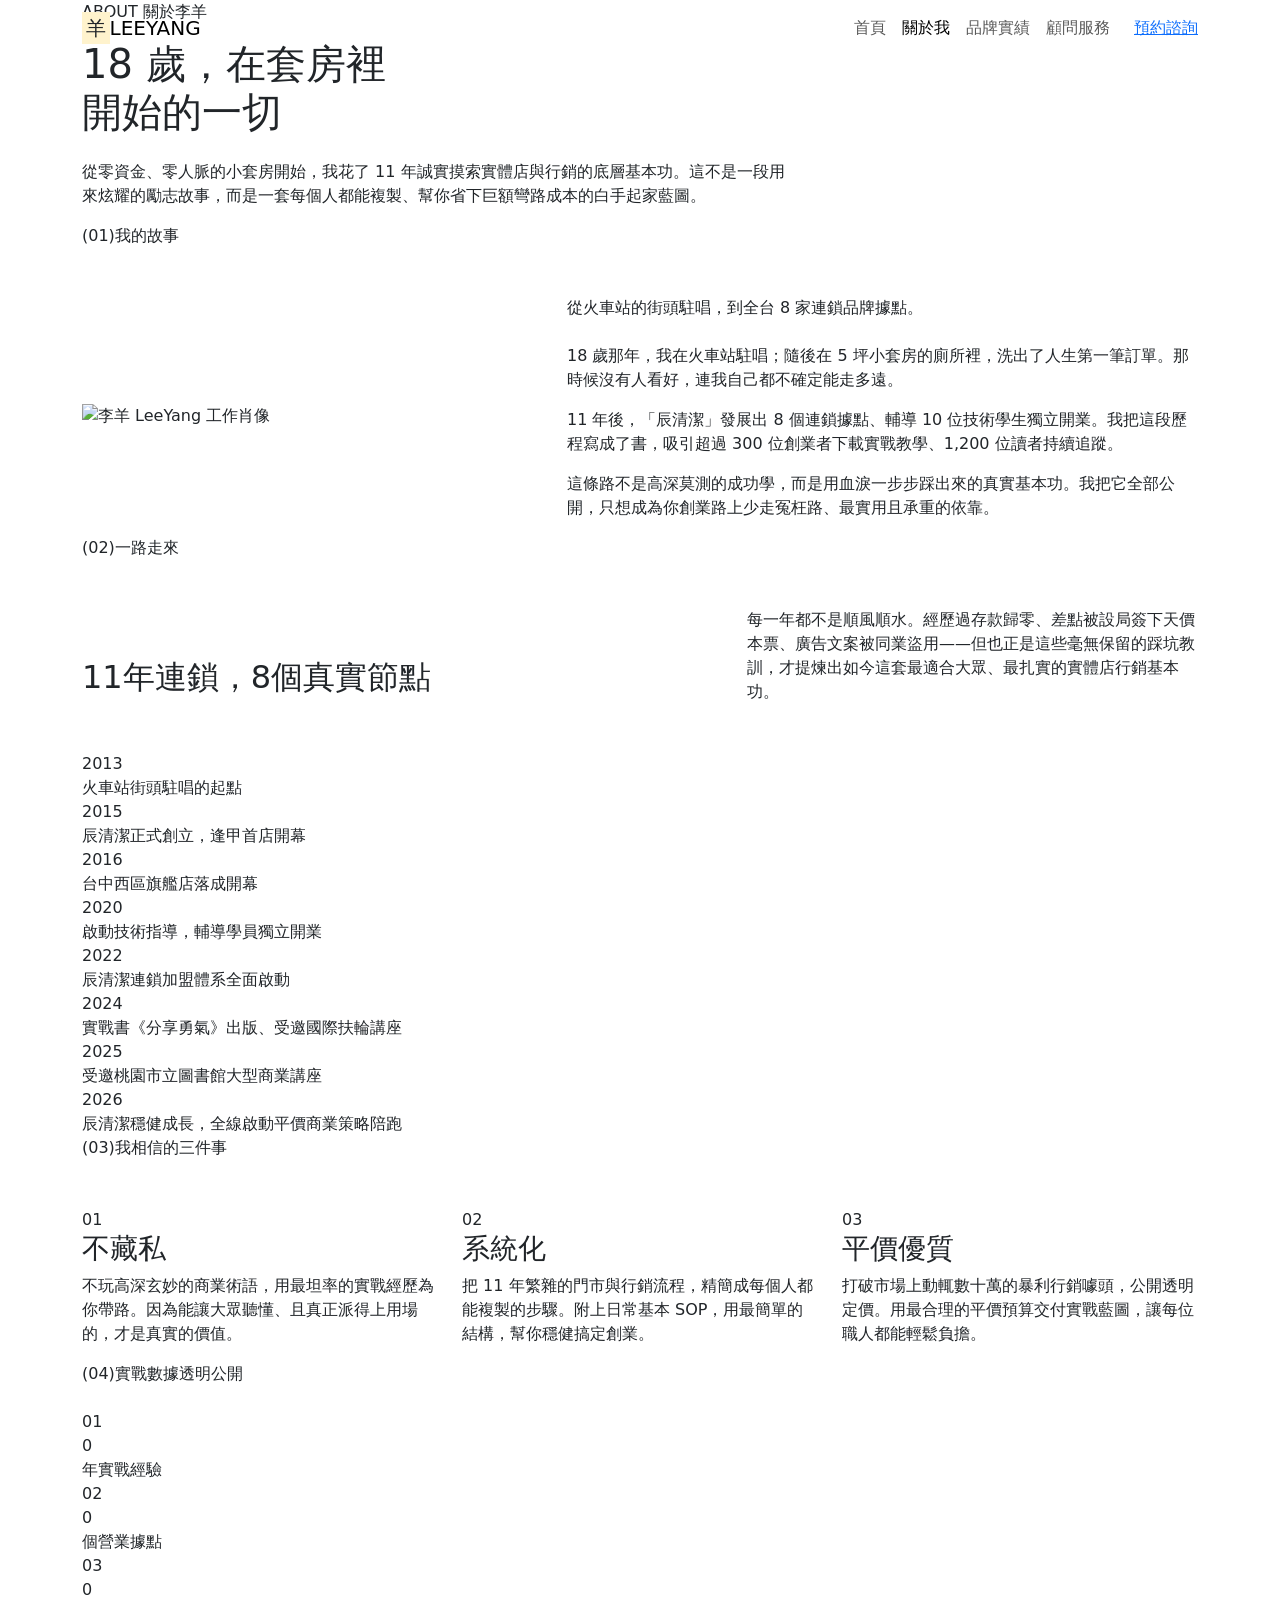
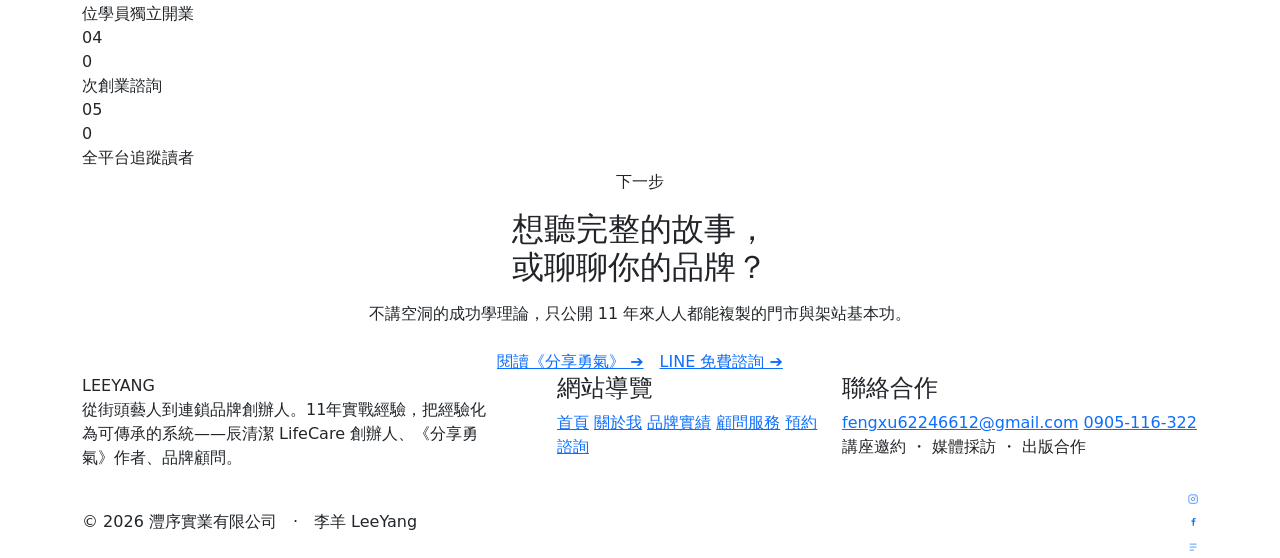
==== about.html @ 8c17b68a "create file" ====
<!DOCTYPE html>
<html lang="zh-Hant">
<head>
<meta charset="UTF-8">
<meta name="viewport" content="width=device-width, initial-scale=1.0">
<title>關於我｜李羊 LeeYang</title>
<meta name="description" content="從零資金、零人脈的小套房開始，11 年誠實摸索實體店與行銷的底層基本功。李羊的創業故事、經歷時間軸與品牌理念。">
<link rel="preconnect" href="https://fonts.googleapis.com">
<link rel="preconnect" href="https://fonts.gstatic.com" crossorigin>
<link href="https://fonts.googleapis.com/css2?family=Cormorant+Garamond:ital,wght@0,500;0,600;1,500;1,600&family=Noto+Sans+TC:wght@300;400;500;700;900&family=Noto+Serif+TC:wght@600;700&display=swap" rel="stylesheet">
<link href="https://cdn.jsdelivr.net/npm/bootstrap@5.3.3/dist/css/bootstrap.min.css" rel="stylesheet">
<link rel="icon" type="image/svg+xml" href="assets/img/favicon.svg">
<link rel="icon" type="image/png" sizes="32x32" href="assets/img/favicon-32.png">
<link rel="icon" type="image/png" sizes="16x16" href="assets/img/favicon-16.png">
<link rel="apple-touch-icon" sizes="180x180" href="assets/img/apple-touch-icon.png">
<link rel="stylesheet" href="assets/css/styles.css">
</head>
<body>

<nav class="navbar navbar-expand-lg fixed-top lx-nav" id="mainNav">
  <div class="container">
    <a class="navbar-brand lx-logo" href="index.html"><span class="mark">羊</span><span class="en">LEEYANG</span></a>
    <button class="navbar-toggler lx-toggler" type="button" aria-controls="navItems" aria-expanded="false" aria-label="開啟選單"><span></span><span></span><span></span></button>
    <div class="collapse navbar-collapse justify-content-end" id="navItems">
      <ul class="navbar-nav align-items-lg-center">
        <li class="nav-item"><a class="nav-link" href="index.html">首頁</a></li>
        <li class="nav-item"><a class="nav-link active" href="about.html">關於我</a></li>
        <li class="nav-item"><a class="nav-link" href="brand.html">品牌實績</a></li>
        <li class="nav-item"><a class="nav-link" href="work.html">顧問服務</a></li>
        <li class="nav-item ms-lg-3 mt-3 mt-lg-0"><a class="lx-btn lx-btn-ink" href="work.html#contact">預約諮詢</a></li>
      </ul>
    </div>
  </div>
</nav>

<!-- PAGE HERO -->
<header class="lx-page-hero">
  <div class="container lx-watermark">
    <span class="wm">ABOUT</span>
    <span class="lx-eyebrow line lx-reveal">關於李羊</span>
    <h1 class="lx-h1 mt-3 lx-reveal lx-d1">18 歲，在套房裡<br>開始的一切</h1>
    <p class="lx-lead mt-4 lx-reveal lx-d2" style="max-width:44em">從零資金、零人脈的小套房開始，我花了 11 年誠實摸索實體店與行銷的底層基本功。這不是一段用來炫耀的勵志故事，而是一套每個人都能複製、幫你省下巨額彎路成本的白手起家藍圖。</p>
  </div>
</header>

<!-- INTRO -->
<section class="lx-section-sm">
  <div class="container">
    <div class="lx-seclabel mb-5 lx-reveal"><span class="idx">(01)</span><span>我的故事</span><span class="ln"></span></div>
    <div class="row g-5 align-items-center">
      <div class="col-lg-5 lx-reveal">
        <div class="lx-frame" style="max-width:400px">
          <div class="lx-img color ratio-34"><img src="assets/img/portrait.jpg" alt="李羊 LeeYang 工作肖像"></div>
        </div>
      </div>
      <div class="col-lg-7 lx-reveal lx-d1">
        <p class="lx-kicker mb-4">從火車站的街頭駐唱，到全台 8 家連鎖品牌據點。</p>
        <p>18 歲那年，我在火車站駐唱；隨後在 5 坪小套房的廁所裡，洗出了人生第一筆訂單。那時候沒有人看好，連我自己都不確定能走多遠。</p>
        <p>11 年後，「辰清潔」發展出 8 個連鎖據點、輔導 10 位技術學生獨立開業。我把這段歷程寫成了書，吸引超過 300 位創業者下載實戰教學、1,200 位讀者持續追蹤。</p>
        <p>這條路不是高深莫測的成功學，而是用血淚一步步踩出來的真實基本功。我把它全部公開，只想成為你創業路上少走冤枉路、最實用且承重的依靠。</p>
      </div>
    </div>
  </div>
</section>

<!-- TIMELINE -->
<section class="lx-section lx-dark">
  <div class="container">
    <div class="lx-seclabel mb-5 lx-reveal"><span class="idx">(02)</span><span>一路走來</span><span class="ln"></span></div>
    <div class="row g-4 align-items-end mb-2 lx-reveal">
      <div class="col-lg-7"><h2 class="lx-h2">11年連鎖，8個真實節點</h2></div>
      <div class="col-lg-5"><p class="mb-0">每一年都不是順風順水。經歷過存款歸零、差點被設局簽下天價本票、廣告文案被同業盜用——但也正是這些毫無保留的踩坑教訓，才提煉出如今這套最適合大眾、最扎實的實體店行銷基本功。</p></div>
    </div>
    <div class="lx-vtimeline mt-5 lx-reveal lx-d1">
      <div class="lx-vtl l"><div class="yr">2013</div><div class="ev">火車站街頭駐唱的起點</div></div>
      <div class="lx-vtl r"><div class="yr">2015</div><div class="ev">辰清潔正式創立，逢甲首店開幕</div></div>
      <div class="lx-vtl l"><div class="yr">2016</div><div class="ev">台中西區旗艦店落成開幕</div></div>
      <div class="lx-vtl r"><div class="yr">2020</div><div class="ev">啟動技術指導，輔導學員獨立開業</div></div>
      <div class="lx-vtl l"><div class="yr">2022</div><div class="ev">辰清潔連鎖加盟體系全面啟動</div></div>
      <div class="lx-vtl r"><div class="yr">2024</div><div class="ev">實戰書《分享勇氣》出版、受邀國際扶輪講座</div></div>
      <div class="lx-vtl l"><div class="yr">2025</div><div class="ev">受邀桃園市立圖書館大型商業講座</div></div>
      <div class="lx-vtl r"><div class="yr">2026</div><div class="ev">辰清潔穩健成長，全線啟動平價商業策略陪跑</div></div>
    </div>
  </div>
</section>

<!-- VALUES -->
<section class="lx-section">
  <div class="container">
    <div class="lx-seclabel mb-5 lx-reveal"><span class="idx">(03)</span><span>我相信的三件事</span><span class="ln"></span></div>
    <div class="row g-4">
      <div class="col-md-4 lx-reveal"><div class="lx-card"><span class="idx">01</span><h3 class="lx-h3">不藏私</h3><p>不玩高深玄妙的商業術語，用最坦率的實戰經歷為你帶路。因為能讓大眾聽懂、且真正派得上用場的，才是真實的價值。</p></div></div>
      <div class="col-md-4 lx-reveal lx-d1"><div class="lx-card"><span class="idx">02</span><h3 class="lx-h3">系統化</h3><p>把 11 年繁雜的門市與行銷流程，精簡成每個人都能複製的步驟。附上日常基本 SOP，用最簡單的結構，幫你穩健搞定創業。</p></div></div>
      <div class="col-md-4 lx-reveal lx-d2"><div class="lx-card"><span class="idx">03</span><h3 class="lx-h3">平價優質</h3><p>打破市場上動輒數十萬的暴利行銷噱頭，公開透明定價。用最合理的平價預算交付實戰藍圖，讓每位職人都能輕鬆負擔。</p></div></div>
    </div>
  </div>
</section>

<!-- STATS -->
<section class="lx-section-sm lx-dark">
  <div class="container">
    <div class="lx-seclabel mb-4 lx-reveal"><span class="idx">(04)</span><span>實戰數據透明公開</span><span class="ln"></span></div>
    <div class="lx-statgrid cols5 lx-reveal">
      <div class="cell lx-stat"><div class="topno">01</div><div class="n" data-to="11">0</div><div class="l">年實戰經驗</div></div>
      <div class="cell lx-stat"><div class="topno">02</div><div class="n" data-to="8">0</div><div class="l">個營業據點</div></div>
      <div class="cell lx-stat"><div class="topno">03</div><div class="n" data-to="10">0</div><div class="l">位學員獨立開業</div></div>
      <div class="cell lx-stat"><div class="topno">04</div><div class="n" data-to="97">0</div><div class="l">次創業諮詢</div></div>
      <div class="cell lx-stat"><div class="topno">05</div><div class="n" data-to="48000" data-suffix="+">0</div><div class="l">全平台追蹤讀者</div></div>
    </div>
  </div>
</section>

<!-- CTA -->
<section class="lx-section">
  <div class="container text-center" style="max-width:760px">
    <span class="lx-eyebrow line lx-reveal">下一步</span>
    <h2 class="lx-h2 mt-3 lx-reveal lx-d1">想聽完整的故事，<br>或聊聊你的品牌？</h2>
    <p class="lx-subnote mt-3 lx-reveal lx-d1">不講空洞的成功學理論，只公開 11 年來人人都能複製的門市與架站基本功。</p>
    <div class="d-flex flex-wrap gap-3 justify-content-center mt-4 lx-reveal lx-d2">
      <a href="work.html#book" class="lx-btn lx-btn-ink">閱讀《分享勇氣》 ➔</a>
      <a href="https://lin.ee/Zq9w1Ao" target="_blank" rel="noopener noreferrer" class="lx-btn lx-btn-outline-ink">LINE 免費諮詢 ➔</a>
    </div>
  </div>
</section>

<footer class="lx-footer">
  <div class="container">
    <div class="row g-4">
      <div class="col-lg-5 fbrand">
        <div class="en">LEEYANG</div>
        <p style="max-width:26em">從街頭藝人到連鎖品牌創辦人。11年實戰經驗，把經驗化為可傳承的系統——辰清潔 LifeCare 創辦人、《分享勇氣》作者、品牌顧問。</p>
      </div>
      <div class="col-6 col-lg-3 fcol">
        <h4>網站導覽</h4>
        <a href="index.html">首頁</a>
        <a href="about.html">關於我</a>
        <a href="brand.html">品牌實績</a>
        <a href="work.html">顧問服務</a>
        <a href="work.html#contact">預約諮詢</a>
      </div>
      <div class="col-6 col-lg-4 fcol">
        <h4>聯絡合作</h4>
        <a href="mailto:fengxu62246612@gmail.com">fengxu62246612@gmail.com</a>
        <a href="tel:+886905116322">0905-116-322</a>
        <span>講座邀約 ・ 媒體採訪 ・ 出版合作</span>
      </div>
    </div>
    <div class="fbottom d-flex flex-wrap justify-content-between align-items-center" style="gap:14px">
      <span>© 2026 灃序實業有限公司　·　李羊 LeeYang</span>
      <div class="lx-social">
        <a href="https://www.instagram.com/chenclean2015/?hl=zh-tw" target="_blank" rel="noopener noreferrer" aria-label="Instagram"><svg viewBox="0 0 24 24" fill="none" stroke="currentColor" stroke-width="1.6"><rect x="2" y="2" width="20" height="20" rx="5"/><circle cx="12" cy="12" r="4"/><circle cx="17.5" cy="6.5" r="1" fill="currentColor" stroke="none"/></svg></a>
        <a href="https://www.facebook.com/www.chenclean.com.tw" target="_blank" rel="noopener noreferrer" aria-label="Facebook"><svg viewBox="0 0 24 24" fill="currentColor"><path d="M14 9h3l.5-3H14V4.5c0-.9.3-1.5 1.6-1.5H18V.3C17.5.2 16.4 0 15.2 0 12.5 0 11 1.6 11 4.3V6H8v3h3v9h3V9z"/></svg></a>
        <a href="https://vocus.cc/salon/bestdayeverleeec" target="_blank" rel="noopener noreferrer" aria-label="Vocus 沙龍"><svg viewBox="0 0 24 24" fill="none" stroke="currentColor" stroke-width="1.6"><path d="M4 5h16M4 12h16M4 19h10"/></svg></a>
      </div>
    </div>
  </div>
</footer>

<script src="assets/js/site.js"></script>
</body>
</html>
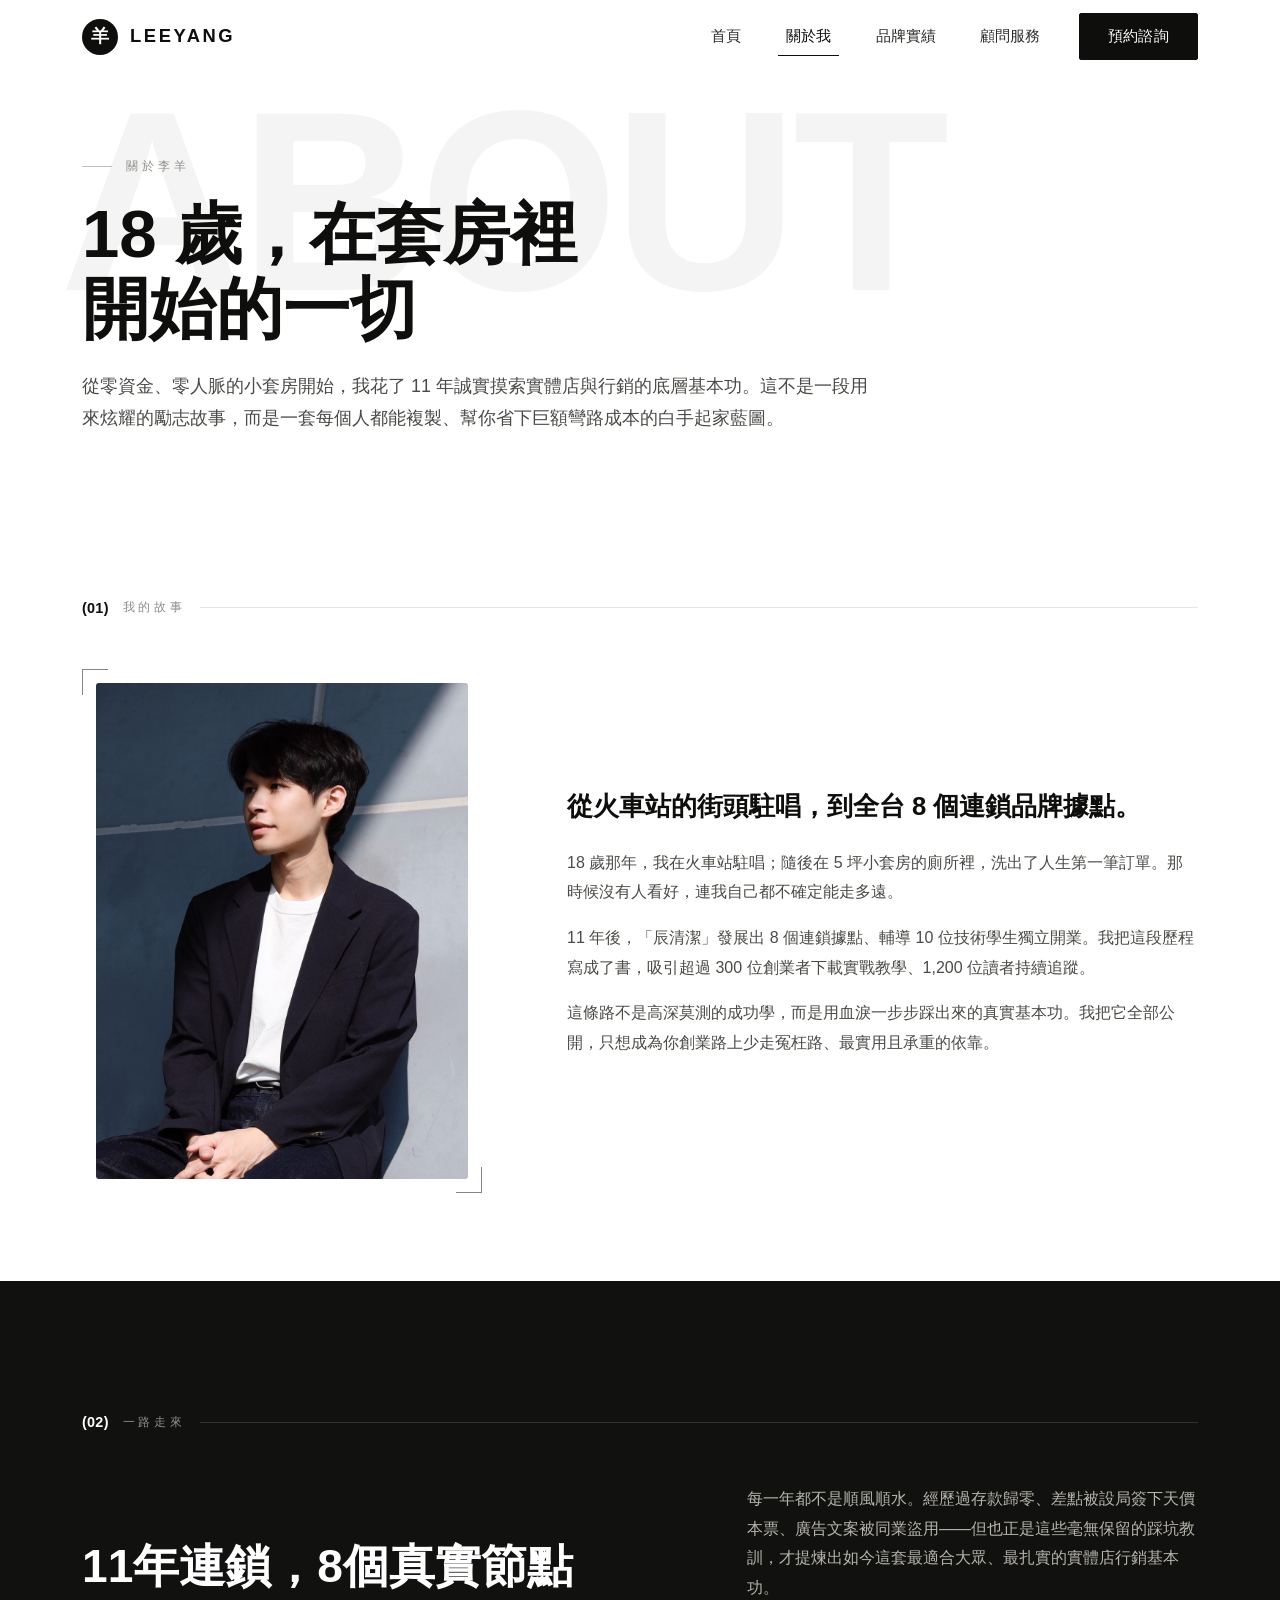
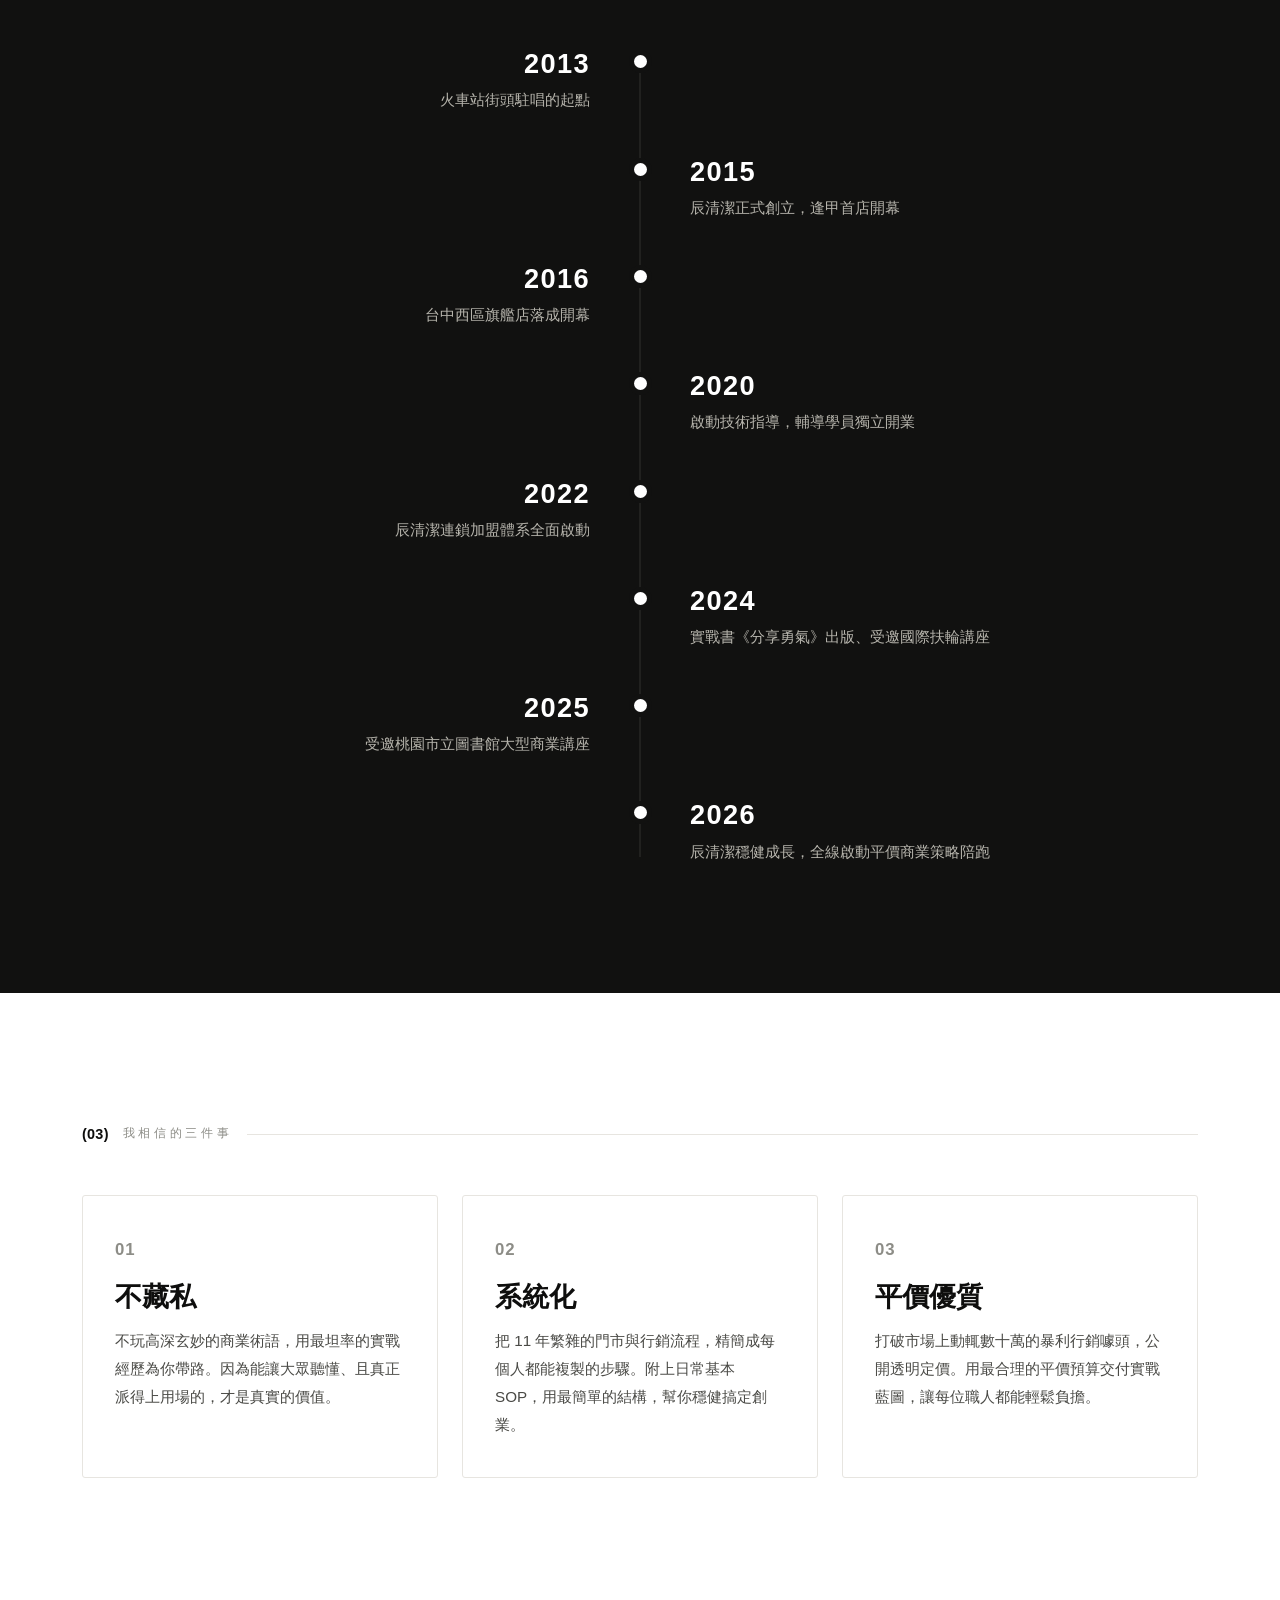
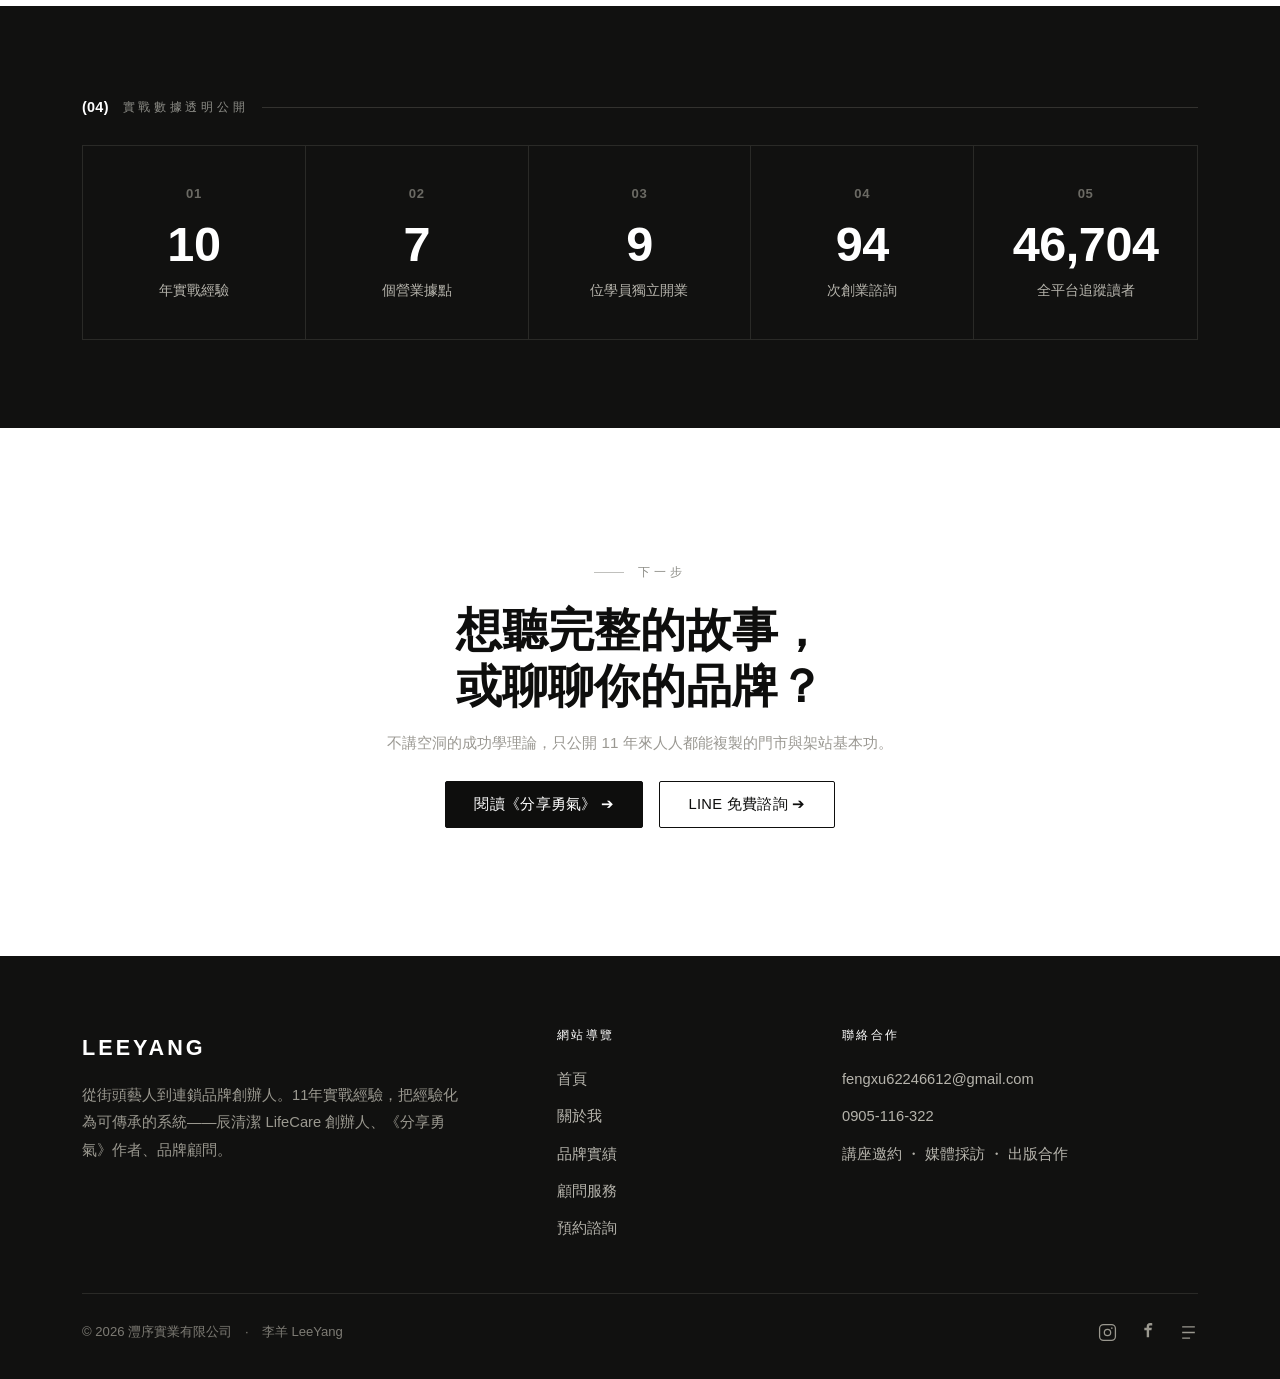
==== commit 4863e9d1: "fix" ====
--- a/about.html
+++ b/about.html
@@ -3,6 +3,15 @@
 <head>
 <meta charset="UTF-8">
 <meta name="viewport" content="width=device-width, initial-scale=1.0">
+<script>document.documentElement.classList.add('js');addEventListener('load',function(){setTimeout(function(){if(!window.__lxReveal){var n=document.querySelectorAll('.lx-reveal');for(var i=0;i<n.length;i++){n[i].classList.add('in');}}},1200);});</script>
+
+<script async src="https://www.googletagmanager.com/gtag/js?id=G-S8NCNM5NHK"></script>
+<script>
+  window.dataLayer = window.dataLayer || [];
+  function gtag(){dataLayer.push(arguments);}
+  gtag('js', new Date());
+  gtag('config', 'G-S8NCNM5NHK');
+</script>
 <title>關於我｜李羊 LeeYang</title>
 <meta name="description" content="從零資金、零人脈的小套房開始，11 年誠實摸索實體店與行銷的底層基本功。李羊的創業故事、經歷時間軸與品牌理念。">
 <link rel="preconnect" href="https://fonts.googleapis.com">
@@ -33,7 +42,6 @@
   </div>
 </nav>
 
-<!-- PAGE HERO -->
 <header class="lx-page-hero">
   <div class="container lx-watermark">
     <span class="wm">ABOUT</span>
@@ -43,7 +51,6 @@
   </div>
 </header>
 
-<!-- INTRO -->
 <section class="lx-section-sm">
   <div class="container">
     <div class="lx-seclabel mb-5 lx-reveal"><span class="idx">(01)</span><span>我的故事</span><span class="ln"></span></div>
@@ -54,7 +61,7 @@
         </div>
       </div>
       <div class="col-lg-7 lx-reveal lx-d1">
-        <p class="lx-kicker mb-4">從火車站的街頭駐唱，到全台 8 家連鎖品牌據點。</p>
+        <p class="lx-kicker mb-4">從火車站的街頭駐唱，到全台 8 個連鎖品牌據點。</p>
         <p>18 歲那年，我在火車站駐唱；隨後在 5 坪小套房的廁所裡，洗出了人生第一筆訂單。那時候沒有人看好，連我自己都不確定能走多遠。</p>
         <p>11 年後，「辰清潔」發展出 8 個連鎖據點、輔導 10 位技術學生獨立開業。我把這段歷程寫成了書，吸引超過 300 位創業者下載實戰教學、1,200 位讀者持續追蹤。</p>
         <p>這條路不是高深莫測的成功學，而是用血淚一步步踩出來的真實基本功。我把它全部公開，只想成為你創業路上少走冤枉路、最實用且承重的依靠。</p>
@@ -63,7 +70,6 @@
   </div>
 </section>
 
-<!-- TIMELINE -->
 <section class="lx-section lx-dark">
   <div class="container">
     <div class="lx-seclabel mb-5 lx-reveal"><span class="idx">(02)</span><span>一路走來</span><span class="ln"></span></div>
@@ -84,7 +90,6 @@
   </div>
 </section>
 
-<!-- VALUES -->
 <section class="lx-section">
   <div class="container">
     <div class="lx-seclabel mb-5 lx-reveal"><span class="idx">(03)</span><span>我相信的三件事</span><span class="ln"></span></div>
@@ -96,7 +101,6 @@
   </div>
 </section>
 
-<!-- STATS -->
 <section class="lx-section-sm lx-dark">
   <div class="container">
     <div class="lx-seclabel mb-4 lx-reveal"><span class="idx">(04)</span><span>實戰數據透明公開</span><span class="ln"></span></div>
@@ -110,7 +114,6 @@
   </div>
 </section>
 
-<!-- CTA -->
 <section class="lx-section">
   <div class="container text-center" style="max-width:760px">
     <span class="lx-eyebrow line lx-reveal">下一步</span>
@@ -148,9 +151,9 @@
     <div class="fbottom d-flex flex-wrap justify-content-between align-items-center" style="gap:14px">
       <span>© 2026 灃序實業有限公司　·　李羊 LeeYang</span>
       <div class="lx-social">
-        <a href="https://www.instagram.com/chenclean2015/?hl=zh-tw" target="_blank" rel="noopener noreferrer" aria-label="Instagram"><svg viewBox="0 0 24 24" fill="none" stroke="currentColor" stroke-width="1.6"><rect x="2" y="2" width="20" height="20" rx="5"/><circle cx="12" cy="12" r="4"/><circle cx="17.5" cy="6.5" r="1" fill="currentColor" stroke="none"/></svg></a>
-        <a href="https://www.facebook.com/www.chenclean.com.tw" target="_blank" rel="noopener noreferrer" aria-label="Facebook"><svg viewBox="0 0 24 24" fill="currentColor"><path d="M14 9h3l.5-3H14V4.5c0-.9.3-1.5 1.6-1.5H18V.3C17.5.2 16.4 0 15.2 0 12.5 0 11 1.6 11 4.3V6H8v3h3v9h3V9z"/></svg></a>
-        <a href="https://vocus.cc/salon/bestdayeverleeec" target="_blank" rel="noopener noreferrer" aria-label="Vocus 沙龍"><svg viewBox="0 0 24 24" fill="none" stroke="currentColor" stroke-width="1.6"><path d="M4 5h16M4 12h16M4 19h10"/></svg></a>
+        <a href="https://www.instagram.com/chenclean.lifecare/?hl=zh-tw" target="_blank" rel="noopener noreferrer" aria-label="Instagram"><svg viewBox="0 0 24 24" fill="none" stroke="currentColor" stroke-width="1.6"><rect x="2" y="2" width="20" height="20" rx="5"/><circle cx="12" cy="12" r="4"/><circle cx="17.5" cy="6.5" r="1" fill="currentColor" stroke="none"/></svg></a>
+        <a href="https://www.facebook.com/chencleanlifecare" target="_blank" rel="noopener noreferrer" aria-label="Facebook"><svg viewBox="0 0 24 24" fill="currentColor"><path d="M14 9h3l.5-3H14V4.5c0-.9.3-1.5 1.6-1.5H18V.3C17.5.2 16.4 0 15.2 0 12.5 0 11 1.6 11 4.3V6H8v3h3v9h3V9z"/></svg></a>
+        <a href="https://vocus.cc/user/@leeec" target="_blank" rel="noopener noreferrer" aria-label="Vocus 沙龍"><svg viewBox="0 0 24 24" fill="none" stroke="currentColor" stroke-width="1.6"><path d="M4 5h16M4 12h16M4 19h10"/></svg></a>
       </div>
     </div>
   </div>
@@ -158,4 +161,4 @@
 
 <script src="assets/js/site.js"></script>
 </body>
-</html>
+</html>
--- a/assets/css/styles.css
+++ b/assets/css/styles.css
@@ -0,0 +1,331 @@
+:root{
+  --ink:#0e0e0d;
+  --ink-2:#2b2b29;
+  --body:#4a4a46;
+  --muted:#8d8d87;
+  --line:#e7e5e0;
+  --line-2:#d8d6d0;
+  --paper:#ffffff;
+  --soft:#f6f5f2;
+  --dark:#111110;
+  --serif:"Noto Serif TC",serif;
+  --sans:"Noto Sans TC",-apple-system,"Segoe UI",sans-serif;
+  --display:"Cormorant Garamond",serif;
+  --ease:cubic-bezier(.6,.01,.05,1);
+}
+
+html,body{overflow-x:hidden;max-width:100%}
+body{
+  font-family:var(--sans);
+  color:var(--ink);
+  background:var(--paper);
+  line-height:1.85;
+  font-weight:300;
+  -webkit-font-smoothing:antialiased;
+  text-rendering:optimizeLegibility;
+}
+::selection{background:var(--ink);color:#fff}
+a{color:inherit;text-decoration:none}
+img{max-width:100%}
+.lx-serif{font-family:var(--serif)}
+
+.lx-eyebrow{font-size:.72rem;letter-spacing:.34em;text-transform:uppercase;color:var(--muted);font-weight:500;display:inline-block}
+.lx-eyebrow.line::before{content:"";display:inline-block;width:30px;height:1px;background:currentColor;opacity:.55;vertical-align:middle;margin-right:14px}
+.lx-h1{font-family:var(--sans);font-weight:700;font-size:clamp(2.3rem,5.4vw,4.2rem);line-height:1.12;letter-spacing:0;color:var(--ink)}
+.lx-h2{font-family:var(--sans);font-weight:700;font-size:clamp(1.8rem,3.6vw,2.9rem);line-height:1.22;color:var(--ink)}
+.lx-h3{font-family:var(--sans);font-weight:600;font-size:clamp(1.3rem,2.4vw,1.7rem);line-height:1.3;color:var(--ink)}
+.lx-kicker{font-family:var(--sans);font-weight:700;font-style:normal;font-size:clamp(1.25rem,2.1vw,1.6rem);line-height:1.35;color:var(--ink)}
+.lx-lead{font-size:clamp(1.02rem,1.4vw,1.16rem);color:var(--body);font-weight:300;line-height:1.8}
+.lx-subnote{font-size:.95rem;color:#9a9892;line-height:1.75}
+.lx-dark .lx-subnote{color:#9a988f}
+.lx-muted{color:var(--muted)}
+p{color:var(--body)}
+
+.lx-section{padding:clamp(64px,10vw,128px) 0}
+.lx-section-sm{padding:clamp(48px,7vw,88px) 0}
+.lx-page-hero{padding:150px 0 56px}
+
+.lx-btn{
+  font-family:var(--sans);font-size:.92rem;font-weight:500;letter-spacing:.02em;line-height:1.2;
+  padding:14px 28px;border-radius:2px;border:1px solid var(--ink);cursor:pointer;text-align:center;
+  display:inline-flex;align-items:center;justify-content:center;gap:10px;
+  transition:background .25s var(--ease),color .25s var(--ease),transform .2s var(--ease),border-color .25s var(--ease);
+}
+.lx-btn .arr{transition:transform .25s var(--ease);display:inline-block}
+.lx-btn:hover .arr{transform:translateX(4px)}
+.lx-btn-ink{background:var(--ink);color:#fff}
+.lx-btn-ink:hover{background:#000;color:#fff;transform:translateY(-2px)}
+.lx-btn-outline-ink{background:transparent;color:var(--ink)}
+.lx-btn-outline-ink:hover{background:var(--ink);color:#fff}
+.lx-btn-paper{background:#fff;color:var(--ink);border-color:#fff}
+.lx-btn-paper:hover{color:var(--ink);transform:translateY(-2px)}
+.lx-btn-outline-paper{background:transparent;color:#fff;border-color:rgba(255,255,255,.45)}
+.lx-btn-outline-paper:hover{background:#fff;color:var(--ink);border-color:#fff}
+.lx-link{display:inline-flex;align-items:center;gap:8px;font-weight:500;font-size:.95rem;border-bottom:1px solid var(--ink);padding-bottom:3px;transition:gap .2s var(--ease)}
+.lx-link:hover{gap:14px}
+
+.lx-nav{
+  background:rgba(255,255,255,.86);backdrop-filter:saturate(180%) blur(14px);
+  border-bottom:1px solid transparent;transition:border-color .3s,background .3s;
+  min-height:74px;
+}
+.lx-nav.scrolled{border-bottom:1px solid var(--line)}
+.lx-logo{display:flex;align-items:center;gap:12px;font-weight:700;letter-spacing:.04em}
+.lx-logo .mark{width:36px;height:36px;border-radius:50%;background:var(--ink);color:#fff;display:flex;align-items:center;justify-content:center;line-height:1;font-family:var(--serif);font-weight:700;font-size:1.1rem;text-align:center}
+.lx-logo .en{font-family:var(--sans);font-size:1.15rem;font-weight:700;letter-spacing:.14em;color:var(--ink)}
+.lx-nav .nav-link{font-size:.92rem;color:var(--ink-2);font-weight:400;position:relative;padding:6px 0;margin:0 .9rem}
+.lx-nav .nav-link::after{content:"";position:absolute;left:0;bottom:0;width:0;height:1px;background:var(--ink);transition:width .3s var(--ease)}
+.lx-nav .nav-link:hover::after,.lx-nav .nav-link.active::after{width:100%}
+.lx-nav .nav-link.active{color:var(--ink);font-weight:500}
+.lx-toggler{border:none;width:30px;height:24px;position:relative;padding:0;background:none}
+.lx-toggler:focus{box-shadow:none;outline:none}
+.lx-toggler span{position:absolute;left:0;width:100%;height:2px;background:var(--ink);transition:.3s var(--ease)}
+.lx-toggler span:nth-child(1){top:2px}.lx-toggler span:nth-child(2){top:11px}.lx-toggler span:nth-child(3){top:20px}
+.lx-toggler[aria-expanded="true"] span:nth-child(1){top:11px;transform:rotate(45deg)}
+.lx-toggler[aria-expanded="true"] span:nth-child(2){opacity:0}
+.lx-toggler[aria-expanded="true"] span:nth-child(3){top:11px;transform:rotate(-45deg)}
+@media(max-width:991.98px){
+  .lx-nav .container{position:relative;min-height:74px}
+  .lx-nav .navbar-collapse{position:absolute;top:100%;left:0;right:0;background:#fff;padding:8px 22px 20px;border-top:1px solid var(--line);box-shadow:0 18px 30px -22px rgba(0,0,0,.25)}
+  .lx-nav .nav-link{margin:0;padding:14px 0;font-size:1.05rem;border-bottom:1px solid var(--line)}
+  .lx-nav .nav-link::after{display:none}
+}
+
+.lx-img{position:relative;overflow:hidden;border-radius:3px;background:#e9e7e2}
+.lx-img img{width:100%;height:100%;object-fit:cover;display:block;filter:grayscale(100%) contrast(1.02);transition:filter .6s var(--ease),transform .8s var(--ease)}
+.lx-img:hover img{filter:grayscale(55%) contrast(1.02);transform:scale(1.02)}
+.lx-img.color img{filter:none}
+.lx-img.color:hover img{filter:none;transform:scale(1.04)}
+.lx-img.ratio-45{aspect-ratio:4/5}
+.lx-img.ratio-11{aspect-ratio:1/1}
+.lx-img.ratio-34{aspect-ratio:3/4}
+.lx-img.ratio-43{aspect-ratio:4/3}
+.lx-ph{position:relative;overflow:hidden;border-radius:3px;background:linear-gradient(150deg,#3a4048,#23262b 60%,#15171a)}
+.lx-ph .tag{position:absolute;left:16px;bottom:14px;font-size:.68rem;letter-spacing:.18em;color:rgba(255,255,255,.55)}
+
+.lx-card{display:flex;flex-direction:column;height:100%;border:1px solid var(--line);border-radius:3px;padding:38px 32px;transition:border-color .3s,transform .3s var(--ease),box-shadow .3s}
+.lx-card:hover{border-color:var(--ink);transform:translateY(-4px);box-shadow:0 24px 50px -30px rgba(0,0,0,.35)}
+.lx-card .idx{font-family:var(--sans);font-weight:700;font-size:1.05rem;letter-spacing:.05em;color:var(--muted)}
+.lx-card .lx-h3{margin:14px 0 12px}
+.lx-card p{font-size:.95rem;margin:0}
+.lx-card .lx-link{margin-top:auto;align-self:flex-start;padding-top:22px}
+
+.lx-media-card{
+  display:flex;flex-direction:column;justify-content:center;align-items:center;text-align:center;height:100%;
+  border:1px solid var(--line);border-radius:3px;padding:30px 18px;background:#fff;
+  transition:background .35s var(--ease),color .35s var(--ease),transform .3s var(--ease),box-shadow .35s;
+  min-height:150px;
+}
+.lx-media-card .outlet{font-family:var(--sans);font-size:1.25rem;font-weight:700;letter-spacing:.03em;line-height:1.25}
+.lx-media-card .outlet.ch{font-family:var(--sans);font-size:1.25rem}
+.lx-media-card .go{display:inline-flex;align-items:center;gap:8px;font-size:.78rem;letter-spacing:.12em;color:var(--muted);margin-top:16px;transition:gap .25s var(--ease),color .35s}
+.lx-media-card:hover{background:var(--ink);color:#fff;transform:translateY(-4px);box-shadow:0 26px 50px -28px rgba(0,0,0,.55)}
+.lx-media-card:hover .go{color:#fff;gap:14px}
+
+.lx-pullquote{font-family:var(--sans);font-weight:300;font-size:clamp(1.4rem,2.8vw,2.3rem);line-height:1.5;letter-spacing:.01em;color:var(--ink)}
+.lx-quote{border-left:2px solid var(--ink);padding:6px 0 6px 26px;font-weight:400;font-size:1.1rem;color:var(--ink-2)}
+
+.lx-timeline{position:relative;padding-left:34px}
+.lx-timeline::before{content:"";position:absolute;left:5px;top:8px;bottom:8px;width:1px;background:var(--line-2)}
+.lx-tl{position:relative;padding-bottom:34px}
+.lx-tl:last-child{padding-bottom:0}
+.lx-tl::before{content:"";position:absolute;left:-33px;top:7px;width:9px;height:9px;border-radius:50%;background:var(--ink);box-shadow:0 0 0 4px var(--paper)}
+.lx-tl .year{font-weight:700;font-size:1.05rem;letter-spacing:.06em}
+.lx-tl .what{color:var(--body);font-size:.96rem;margin-top:2px}
+
+.lx-vtimeline{position:relative;max-width:940px;margin:0 auto}
+.lx-vtimeline::before{content:"";position:absolute;left:50%;top:8px;bottom:8px;width:1px;background:var(--line);transform:translateX(-50%)}
+.lx-vtl{position:relative;width:50%;padding:0 50px 44px;box-sizing:border-box}
+.lx-vtl:last-child{padding-bottom:0}
+.lx-vtl.l{left:0;text-align:right}
+.lx-vtl.r{left:50%}
+.lx-vtl::before{content:"";position:absolute;top:5px;width:13px;height:13px;border-radius:50%;background:var(--ink);box-shadow:0 0 0 5px var(--paper);transition:transform .35s var(--ease)}
+.lx-vtl.l::before{right:-6.5px}
+.lx-vtl.r::before{left:-6.5px}
+.lx-vtl:hover::before{transform:scale(1.5)}
+.lx-vtl .yr{font-weight:700;font-size:1.7rem;letter-spacing:.05em;line-height:1;color:var(--ink)}
+.lx-vtl .ev{color:var(--body);font-size:.96rem;margin-top:10px;line-height:1.7}
+.lx-dark .lx-vtimeline::before{background:#33322f}
+.lx-dark .lx-vtl::before{background:#fff;box-shadow:0 0 0 5px var(--dark)}
+.lx-dark .lx-vtl .yr{color:#fff}
+.lx-dark .lx-vtl .ev{color:#b6b4ac}
+@media(max-width:767.98px){
+  .lx-vtimeline{max-width:none}
+  .lx-vtimeline::before{left:6px}
+  .lx-vtl,.lx-vtl.l,.lx-vtl.r{width:100%;left:0;text-align:left;padding:0 0 32px 34px}
+  .lx-vtl.l::before,.lx-vtl.r::before{left:.5px;right:auto}
+  .lx-vtl .yr{font-size:1.5rem}
+}
+
+.lx-stat .n{font-weight:700;font-size:clamp(2.2rem,3.8vw,3.2rem);line-height:1;letter-spacing:-.01em}
+.lx-stat .l{font-size:.88rem;color:var(--body);margin-top:8px}
+
+.lx-tile{height:100%;border:1px solid var(--line);border-radius:3px;padding:38px 30px;background:#fff;transition:transform .3s var(--ease),border-color .3s}
+.lx-tile:hover{border-color:var(--ink);transform:translateY(-3px)}
+.lx-tile .no{font-family:var(--sans);font-weight:700;font-size:1.1rem;letter-spacing:.05em;color:var(--ink)}
+.lx-tile .lx-h3{margin:14px 0 10px;font-size:1.15rem}
+.lx-tile p{font-size:.93rem;margin:0}
+
+.lx-res{display:flex;gap:20px;align-items:flex-start;height:100%;border:1px solid var(--line);border-radius:3px;padding:30px;background:#fff;transition:border-color .3s,transform .3s var(--ease)}
+.lx-res:hover{border-color:var(--ink);transform:translateY(-3px)}
+.lx-res .ic{flex:0 0 44px;width:44px;height:44px;border-radius:50%;border:1px solid var(--line-2);display:grid;place-items:center}
+.lx-res .ic svg{width:20px;height:20px;stroke:var(--ink)}
+
+.lx-contact .row-item{display:flex;gap:16px;padding:20px 0;border-top:1px solid var(--line);align-items:baseline}
+.lx-contact .row-item:last-child{border-bottom:1px solid var(--line)}
+.lx-contact .k{font-size:.72rem;letter-spacing:.2em;color:var(--muted);min-width:84px}
+.lx-contact .v{font-size:1.05rem;color:var(--ink)}
+.lx-contact .v a{border-bottom:1px solid var(--line-2);padding-bottom:2px;transition:border-color .2s}
+.lx-contact .v a:hover{border-color:var(--ink)}
+.lx-tags{display:flex;flex-wrap:wrap;gap:10px}
+.lx-tags span{font-size:.82rem;border:1px solid var(--line-2);border-radius:40px;padding:7px 16px;color:var(--ink-2)}
+
+.lx-book{aspect-ratio:3/4;border-radius:3px;overflow:hidden;box-shadow:0 40px 70px -38px rgba(0,0,0,.45)}
+.lx-book img{width:100%;height:100%;object-fit:cover}
+
+.lx-dark{background:var(--dark);color:#e7e5df}
+.lx-dark .lx-h1,.lx-dark .lx-h2,.lx-dark .lx-h3{color:#fff}
+.lx-dark p{color:#b6b4ac}
+.lx-dark .lx-eyebrow{color:#8d8d87}
+.lx-dark .lx-timeline::before{background:#33322f}
+.lx-dark .lx-tl::before{box-shadow:0 0 0 4px var(--dark)}
+.lx-dark .lx-tl .year{color:#fff}
+.lx-dark .lx-tl .what{color:#b6b4ac}
+.lx-dark .lx-stat .n{color:#fff}
+.lx-dark .lx-stat .l{color:#b6b4ac}
+
+.lx-footer{background:var(--dark);color:#cfcdc6;padding:72px 0 34px}
+.lx-footer .en{font-family:var(--sans);font-size:1.35rem;color:#fff;letter-spacing:.14em;font-weight:700}
+.lx-footer .fbrand p{color:#9a988f;margin-top:14px;font-size:.92rem}
+.lx-footer h4{color:#fff;font-size:.78rem;letter-spacing:.2em;text-transform:uppercase;font-weight:500;margin-bottom:18px}
+.lx-footer .fcol a,.lx-footer .fcol span{display:block;color:#b6b4ac;font-size:.92rem;padding:5px 0;transition:color .2s}
+.lx-footer .fcol a:hover{color:#fff}
+.lx-footer .fbottom{border-top:1px solid #2a2a27;margin-top:46px;padding-top:26px;color:#7d7b74;font-size:.82rem}
+.lx-social a{color:#9a988f;margin-left:18px}
+.lx-social a:hover{color:#fff}
+.lx-social svg{width:19px;height:19px}
+
+.lx-hero{padding:150px 0 48px}
+.lx-hero .lx-h1{font-size:clamp(2.2rem,4.6vw,3.5rem)}
+.lx-hero + section.lx-section{padding-top:56px}
+.lx-scroll{margin-top:36px;display:flex;align-items:center;gap:14px;font-size:.68rem;letter-spacing:.34em;color:var(--muted)}
+.lx-scroll .l{width:54px;height:1px;background:var(--line-2);position:relative;overflow:hidden}
+.lx-scroll .l::after{content:"";position:absolute;inset:0;width:40%;background:var(--ink);animation:lxslide 2.4s var(--ease) infinite}
+@keyframes lxslide{0%{transform:translateX(-100%)}100%{transform:translateX(350%)}}
+.lx-sig{display:flex;align-items:center;gap:16px;color:#9a988f}
+.lx-sig{flex-wrap:wrap;align-items:baseline;gap:4px 10px}
+.lx-sig .en{font-family:var(--sans);font-style:normal;font-weight:700;font-size:.98rem;letter-spacing:.08em;color:#fff}
+.lx-sig span:not(.en){font-size:.92rem;color:#9a988f}
+.lx-media-band{padding:42px 0;border-top:1px solid var(--line);border-bottom:1px solid var(--line)}
+
+.lx-reveal{opacity:1;transform:none}
+.js .lx-reveal{opacity:0;transform:translateY(26px);transition:opacity .9s var(--ease),transform .9s var(--ease)}
+.lx-reveal.in{opacity:1;transform:none}
+.lx-d1{transition-delay:.08s}.lx-d2{transition-delay:.16s}.lx-d3{transition-delay:.24s}
+
+@media(max-width:991.98px){
+  .lx-hero{padding:120px 0 64px}
+}
+
+.lx-seclabel{display:flex;align-items:center;gap:14px;font-size:.72rem;letter-spacing:.32em;text-transform:uppercase;color:var(--muted);font-weight:500}
+.lx-seclabel .idx{font-family:var(--sans);font-style:normal;font-weight:700;font-size:.9rem;letter-spacing:.02em;color:var(--ink)}
+.lx-seclabel .ln{flex:1;height:1px;background:var(--line)}
+.lx-dark .lx-seclabel{color:#8d8d87}
+.lx-dark .lx-seclabel .idx{color:#fff}
+.lx-dark .lx-seclabel .ln{background:#33322f}
+
+.lx-rule{height:1px;background:var(--line);border:0;margin:0}
+.lx-dark .lx-rule{background:#2a2a27}
+
+.lx-frame{position:relative;padding:14px}
+.lx-frame::before,.lx-frame::after{content:"";position:absolute;width:26px;height:26px;border:1px solid var(--ink);opacity:.5}
+.lx-frame::before{top:0;left:0;border-right:0;border-bottom:0}
+.lx-frame::after{bottom:0;right:0;border-left:0;border-top:0}
+.lx-dark .lx-frame::before,.lx-dark .lx-frame::after{border-color:rgba(255,255,255,.5)}
+
+.lx-watermark{position:relative}
+.lx-watermark .wm{position:absolute;top:-.30em;left:-.04em;font-family:var(--sans);font-weight:800;font-size:clamp(7rem,22vw,16rem);line-height:1;letter-spacing:-.02em;color:var(--ink);opacity:.04;pointer-events:none;user-select:none;z-index:0}
+.lx-watermark>*:not(.wm){position:relative;z-index:1}
+.lx-dark .lx-watermark .wm{color:#fff;opacity:.05}
+
+.lx-marquee{overflow:hidden;border-top:1px solid var(--line);border-bottom:1px solid var(--line);padding:18px 0;white-space:nowrap}
+.lx-marquee.dark{background:var(--dark);border-color:#2a2a27}
+.lx-marquee .track{display:inline-flex;align-items:center;gap:0;animation:lxmarquee 30s linear infinite;will-change:transform}
+.lx-marquee:hover .track{animation-play-state:paused}
+.lx-marquee .item{font-family:var(--display);font-weight:600;font-style:italic;font-size:1.5rem;letter-spacing:.04em;color:var(--ink);padding:0 26px}
+.lx-marquee .dot{width:6px;height:6px;border-radius:50%;background:var(--muted);display:inline-block}
+.lx-marquee.dark .item{color:#fff}
+.lx-marquee.dark .dot{background:#6b6a64}
+@keyframes lxmarquee{0%{transform:translateX(0)}100%{transform:translateX(-50%)}}
+@media(prefers-reduced-motion:reduce){.lx-marquee .track{animation:none}}
+
+.lx-statgrid{display:grid;grid-template-columns:repeat(4,1fr);border:1px solid var(--line);overflow:hidden}
+.lx-statgrid.cols6{grid-template-columns:repeat(6,1fr)}
+.lx-statgrid.cols5{grid-template-columns:repeat(5,1fr)}
+.lx-statgrid.cols2{grid-template-columns:1fr 1fr}
+.lx-stat .u{font-size:.82rem;color:var(--muted);margin-top:6px;letter-spacing:.12em}
+.lx-dark .lx-stat .u{color:#8d8d87}
+.lx-statgrid .cell{padding:36px 28px;border-right:1px solid var(--line);text-align:center}
+.lx-statgrid .cell:last-child{border-right:0}
+.lx-statgrid .cell .topno{font-family:var(--sans);font-style:normal;font-weight:700;color:var(--muted);font-size:.82rem;letter-spacing:.05em;margin-bottom:14px}
+.lx-dark .lx-statgrid{border-color:#2a2a27}
+.lx-dark .lx-statgrid .cell{border-color:#2a2a27}
+.lx-dark .lx-statgrid .cell .topno{color:#6b6a64}
+@media(max-width:991.98px){.lx-statgrid.cols6{grid-template-columns:repeat(3,1fr)}}
+@media(max-width:767.98px){
+  .lx-statgrid,.lx-statgrid.cols5,.lx-statgrid.cols2,.lx-statgrid.cols6{grid-template-columns:1fr 1fr}
+  .lx-statgrid .cell{border-right:1px solid var(--line);border-bottom:1px solid var(--line);padding:26px 18px}
+  .lx-dark .lx-statgrid .cell{border-right-color:#2a2a27;border-bottom-color:#2a2a27}
+}
+
+.lx-stepgrid{display:grid;grid-template-columns:repeat(4,1fr);border:1px solid var(--line);overflow:hidden}
+.lx-stepgrid .st{padding:36px 30px 40px;border-right:1px solid var(--line);border-bottom:1px solid var(--line)}
+.lx-stepgrid .st .no{font-family:var(--sans);font-style:normal;font-weight:700;font-size:1.15rem;letter-spacing:.05em;color:var(--muted);line-height:1}
+.lx-stepgrid .st .lx-h3{margin:18px 0 12px;font-size:1.15rem}
+.lx-stepgrid .st p{font-size:.92rem;margin:0}
+.lx-dark .lx-stepgrid{border-color:#2a2a27}
+.lx-dark .lx-stepgrid .st{border-color:#2a2a27}
+.lx-dark .lx-stepgrid .st .no{color:#6b6a64}
+@media(max-width:991.98px){.lx-stepgrid{grid-template-columns:1fr 1fr}}
+@media(max-width:575.98px){.lx-stepgrid{grid-template-columns:1fr}}
+
+.lx-bookshot{display:block;max-width:380px;margin:0 auto}
+.lx-bookshot img{width:100%;height:auto;display:block;filter:drop-shadow(0 22px 42px rgba(0,0,0,.16));transition:transform .55s var(--ease),filter .55s var(--ease)}
+.lx-bookshot:hover img{transform:scale(1.05);filter:drop-shadow(0 30px 56px rgba(0,0,0,.22))}
+.lx-quote-mark{font-family:var(--display);font-size:5rem;line-height:.7;color:var(--ink);opacity:.18}
+.lx-dark .lx-quote-mark{color:#fff;opacity:.22}
+.lx-caption{font-size:.74rem;letter-spacing:.18em;text-transform:uppercase;color:var(--muted);margin-top:14px;display:flex;align-items:center;gap:10px}
+.lx-caption::before{content:"";width:22px;height:1px;background:var(--muted)}
+.lx-vlabel{writing-mode:vertical-rl;text-orientation:mixed;letter-spacing:.3em;font-size:.7rem;text-transform:uppercase;color:var(--muted)}
+
+@media(max-width:991.98px){
+  .lx-nav{background:#fff;-webkit-backdrop-filter:none;backdrop-filter:none;border-bottom:1px solid var(--line)}
+  .lx-nav.scrolled{border-bottom:1px solid var(--line)}
+  body.menu-open{overflow:hidden}
+  .lx-page-hero{padding:118px 0 44px}
+}
+@media(max-width:767.98px){
+  .container{padding-left:22px;padding-right:22px}
+  .lx-section{padding:56px 0}
+  .lx-section-sm{padding:46px 0}
+  .lx-page-hero{padding:104px 0 36px}
+  .lx-hero{padding:100px 0 44px}
+  .lx-card{padding:30px 24px}
+  .lx-tile{padding:30px 24px}
+  .lx-res{padding:24px;gap:16px}
+  .lx-media-card{min-height:118px;padding:22px 12px}
+  .lx-media-card .outlet,.lx-media-card .outlet.ch{font-size:1.05rem}
+  .lx-media-card .go{font-size:.72rem;margin-top:12px}
+  .lx-quote-mark{font-size:3.4rem}
+  .lx-frame{padding:10px}
+  .lx-frame::before,.lx-frame::after{width:18px;height:18px}
+  .lx-watermark .wm{font-size:clamp(4.5rem,26vw,7.5rem);opacity:.035}
+  .lx-seclabel{letter-spacing:.24em}
+  .lx-pullquote{font-size:clamp(1.5rem,7vw,2rem)}
+}
+@media(max-width:575.98px){
+  .lx-btn{width:100%}
+  .lx-hero .d-flex,.lx-section .d-flex.flex-wrap{width:100%}
+  .lx-bookshot{max-width:260px}
+  .lx-sig{justify-content:flex-start}
+}
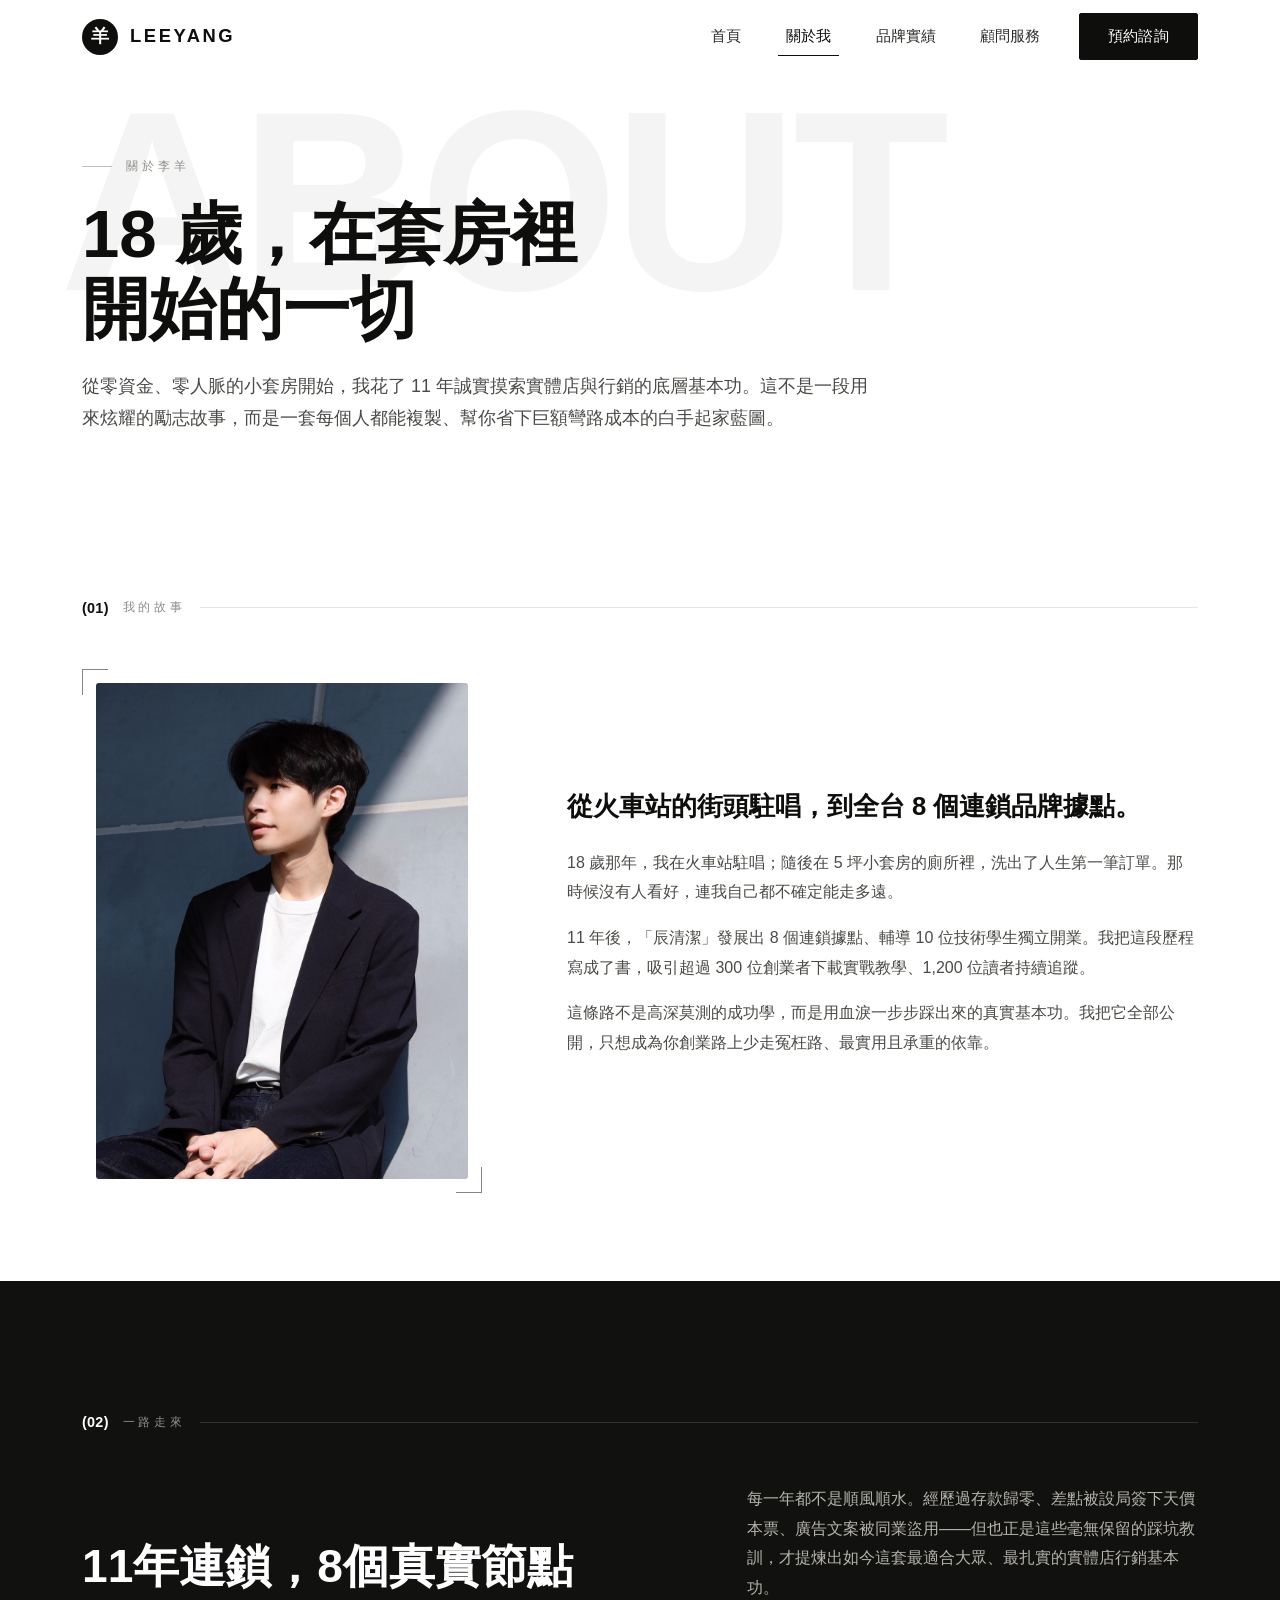
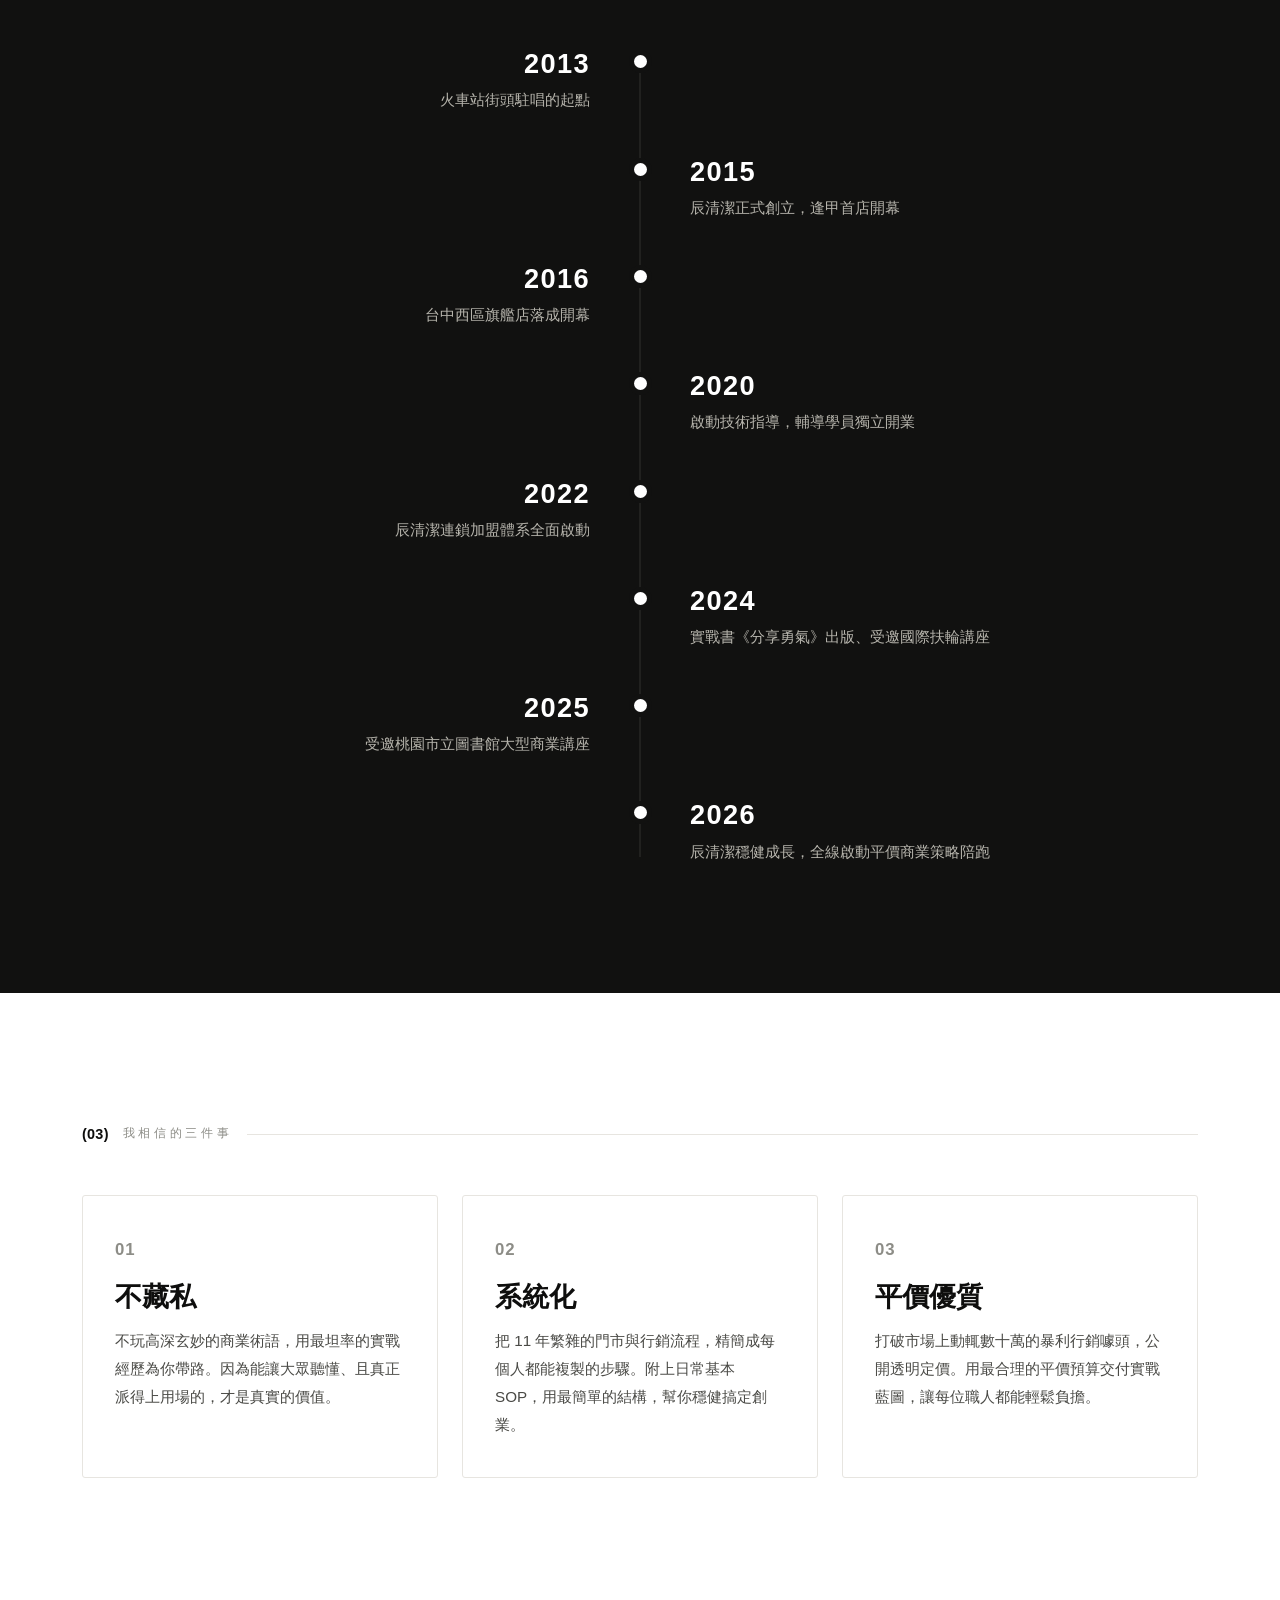
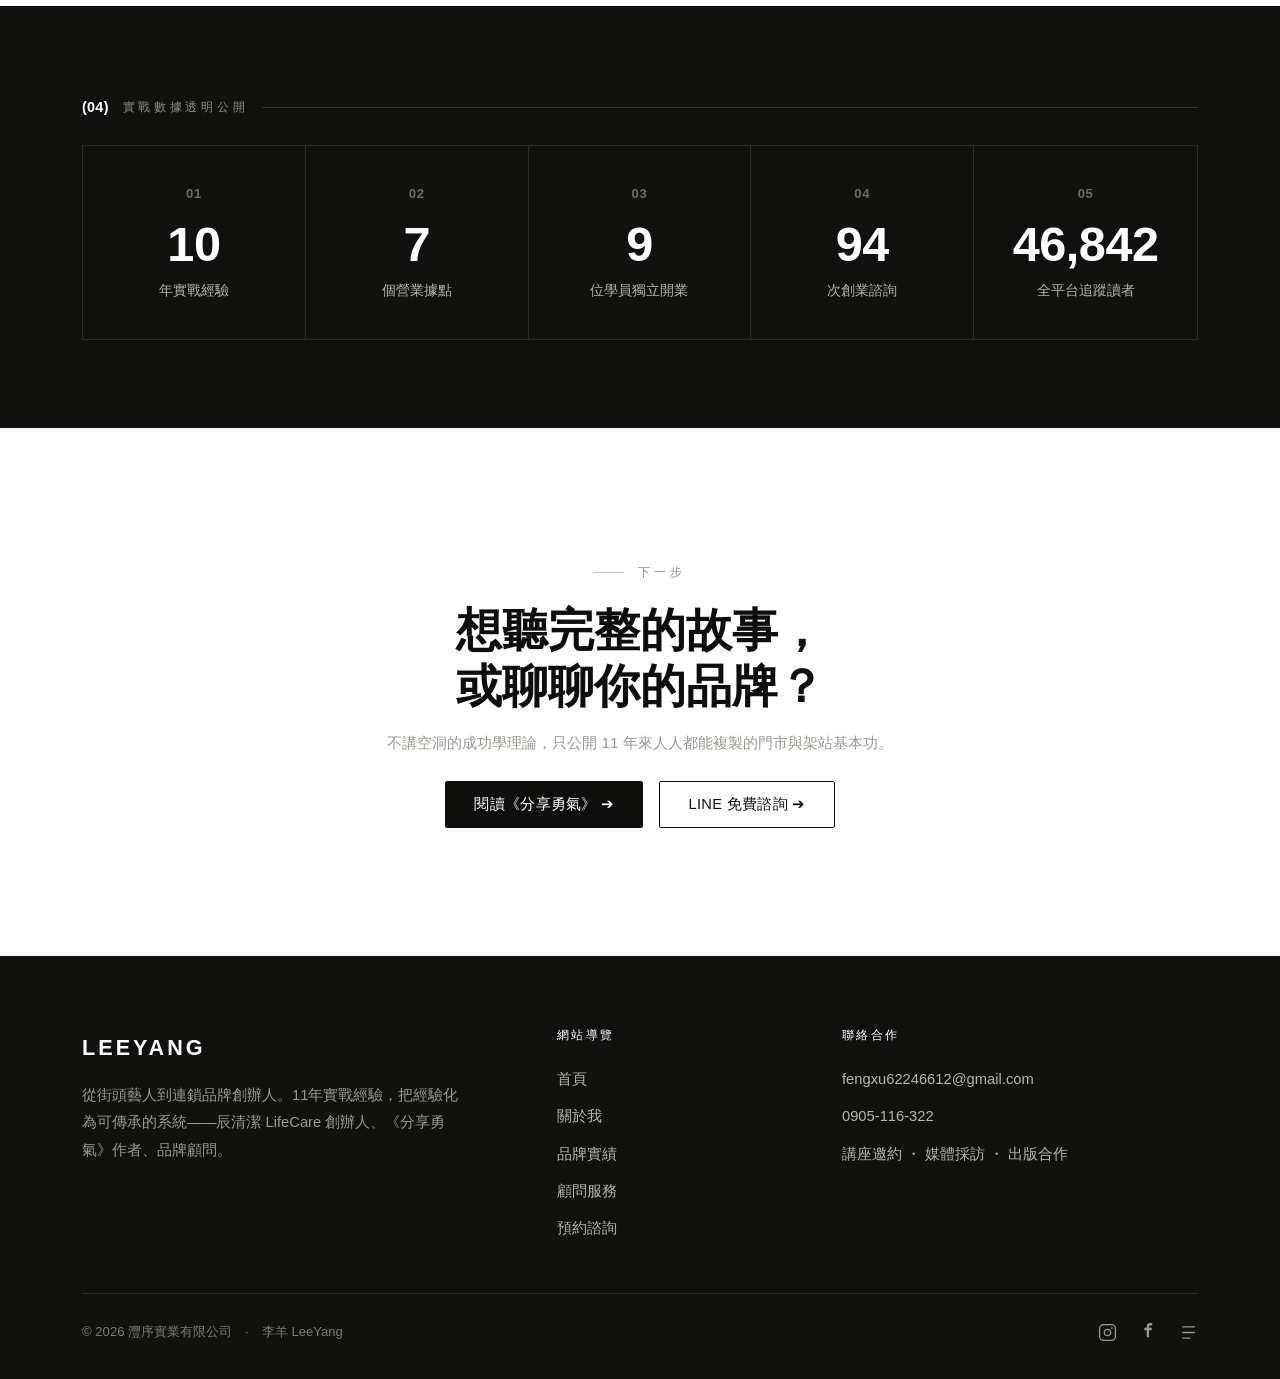
==== commit 71d5327b: "Add files via upload" ====
--- a/about.html
+++ b/about.html
@@ -13,15 +13,19 @@
   gtag('config', 'G-S8NCNM5NHK');
 </script>
 <title>關於我｜李羊 LeeYang</title>
+<meta property="og:type" content="website">
+<meta property="og:title" content="關於我｜李羊 LeeYang">
+<meta property="og:description" content="從零資金、零人脈的小套房開始，11 年誠實摸索實體店與行銷的白手起家藍圖。">
+<meta property="og:image" content="https://leeyang0304.github.io/leeyang/assets/img/portrait.jpg">
+<meta property="og:url" content="https://leeyang0304.github.io/leeyang/about.html">
+<meta name="twitter:card" content="summary_large_image">
 <meta name="description" content="從零資金、零人脈的小套房開始，11 年誠實摸索實體店與行銷的底層基本功。李羊的創業故事、經歷時間軸與品牌理念。">
 <link rel="preconnect" href="https://fonts.googleapis.com">
 <link rel="preconnect" href="https://fonts.gstatic.com" crossorigin>
 <link href="https://fonts.googleapis.com/css2?family=Cormorant+Garamond:ital,wght@0,500;0,600;1,500;1,600&family=Noto+Sans+TC:wght@300;400;500;700;900&family=Noto+Serif+TC:wght@600;700&display=swap" rel="stylesheet">
 <link href="https://cdn.jsdelivr.net/npm/bootstrap@5.3.3/dist/css/bootstrap.min.css" rel="stylesheet">
-<link rel="icon" type="image/svg+xml" href="assets/img/favicon.svg">
-<link rel="icon" type="image/png" sizes="32x32" href="assets/img/favicon-32.png">
-<link rel="icon" type="image/png" sizes="16x16" href="assets/img/favicon-16.png">
-<link rel="apple-touch-icon" sizes="180x180" href="assets/img/apple-touch-icon.png">
+<link rel="icon" type="image/png" href="[data-uri]">
+<link rel="apple-touch-icon" href="[data-uri]">
 <link rel="stylesheet" href="assets/css/styles.css">
 </head>
 <body>
